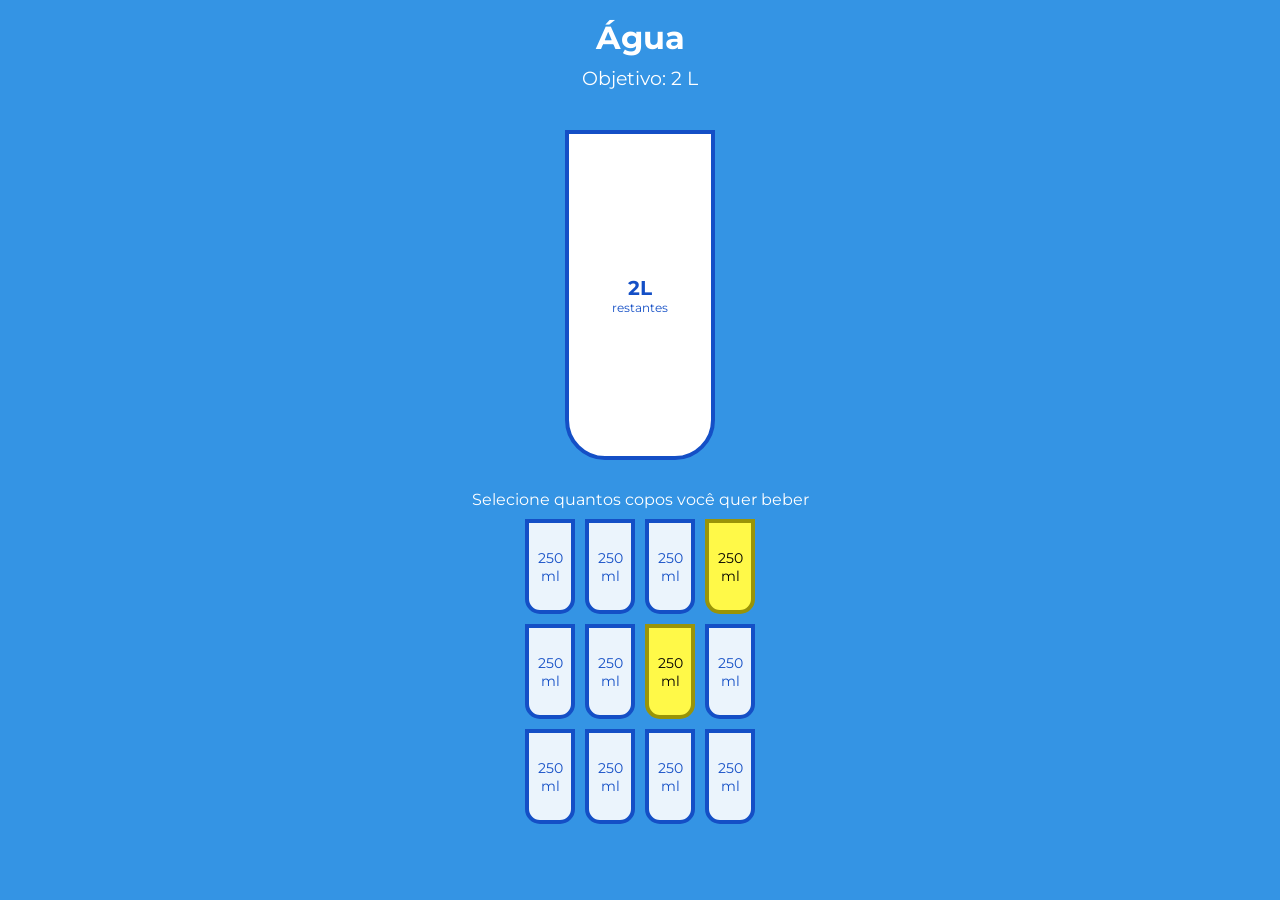
==== index.html @ 492ee012 "Add files via upload" ====
<!DOCTYPE html>
<html lang="pt-br">
  <head>
    <meta charset="UTF-8" />
    <meta name="viewport" content="width=device-width, initial-scale=1.0" />
    <link rel="stylesheet" href="style.css" />
    <title>Beba água</title>
  </head>
  <body>
    <h1>Água</h1>
    <h3>Objetivo: 2 L</h3>

    <div class="cup">
      <div class="restante" id="restante">
        <span id="litros"></span>
        <small>restantes</small>
      </div>

      <div class="porcentagem" id="porcentagem"></div>
      <div class="agua-caindo" aria-hidden="true">
        <span class="gota gota-1"></span>
        <span class="gota gota-2"></span>
        <span class="gota gota-3"></span>
        <span class="gota gota-4"></span>
      </div>
    </div>

    <p class="text">Selecione quantos copos você quer beber</p>

    <div class="cups">
      <div class="cup cup-false">250 ml</div>
      <div class="cup cup-small">250 ml</div>
      <div class="cup cup-small">250 ml</div>
      <div class="cup cup-small">250 ml</div>
      <div class="cup cup-small">250 ml</div>
      <div class="cup cup-small">250 ml</div>
      <div class="cup cup-small">250 ml</div>
      <div class="cup cup-small">250 ml</div>
      <div class="cup cup-small">250 ml</div>
       <div class="cup cup-small">250 ml</div>
        <div class="cup cup-small">250 ml</div>
      <div class="cup cup-false">250 ml</div>
    </div>

    <div class="easteregg" id="easteregg" aria-hidden="true">
      <img src= "images.jpg" alt="Easter egg" >
    </div>

    <script src="script.js"></script>
  </body>
</html>
---- style.css ----
@import url('https://fonts.googleapis.com/css?family=Montserrat:400,600&display=swap');

:root {
  --border-color: #144fc6;
  --fill-color: #6ab3f8;
}

* {
  box-sizing: border-box;
}

body {
  background-color: #3494e4;
  color: #fff;
  font-family: 'Montserrat', sans-serif;
  display: flex;
  flex-direction: column;
  align-items: center;
  margin-bottom: 40px;
}

h1 {
  margin: 10px 0 0;
}

h3 {
  font-weight: 400;
  margin: 10px 0;
}

.cup {
  background-color: #fff;
  border: 4px solid var(--border-color);
  color: var(--border-color);
  border-radius: 0 0 40px 40px;
  height: 330px;
  width: 150px;
  margin: 30px 0;
  display: flex;
  flex-direction: column;
  overflow: hidden;
  position: relative;
}

.cup.overflowing {
  overflow: hidden;
  border-radius: 0 0 40px 40px;
}

.agua-caindo {
  display: none;
  position: absolute;
  width: 100%;
  height: 300px;
  left: 0;
  top: 0;
  z-index: 20;
  pointer-events: none;
  overflow: hidden;
  border-radius: inherit;
}

.cup.overflowing .agua-caindo {
  display: block;
}

.gota {
  position: absolute;
  top: 0;
  width: 14px;
  height: 18px;
  border-radius: 50% 50% 55% 55%;
  background: #80c7ff;
  box-shadow: inset -3px -3px 0 #3a9df0;
  opacity: 0;
}

.cup.overflowing .gota {
  animation: falling-drop 1.2s ease-in forwards;
}

.cup.overflowing .gota-1 {
  left: 18px;
  animation-delay: 0s;
}

.cup.overflowing .gota-2 {
  left: 48px;
  animation-delay: 0.12s;
}

.cup.overflowing .gota-3 {
  left: 78px;
  animation-delay: 0.24s;
}

.cup.overflowing .gota-4 {
  left: 108px;
  animation-delay: 0.36s;
}

@keyframes falling-drop {
  0% {
    transform: translateY(0) scale(0.8);
    opacity: 0;
  }
  15% {
    opacity: 1;
  }
  70% {
    opacity: 1;
  }
  100% {
    transform: translateY(120px) scale(1.15);
    opacity: 0;
  }
}

.cup.cup-small {
  height: 95px;
  width: 50px;
  border-radius: 0 0 15px 15px;
  background-color: rgba(255, 255, 255, 0.9);
  cursor: pointer;
  font-size: 14px;
  align-items: center;
  justify-content: center;
  text-align: center;
  margin: 5px;
  transition: 0.3s ease;
}

.cup.cup-small.full {
  background-color: var(--fill-color);
  color: #fff;
}

.cup.cup-false {
  height: 95px;
  width: 50px;
  border-radius: 0 0 15px 15px;
  background-color: #fff948;
  color: #fff;
  cursor: not-allowed;
  font-size: 14px;
  align-items: center;
  justify-content: center;
  text-align: center;
  margin: 5px;
  border-color: #999408;
  transition: 0.2s ease;
  color: black;
}

.cup.cup-false:hover {
  background-color: #ff2f2f;
  border-color: #000000;
  opacity: 1;
  transform: translateY(-2px);
}

.cup.shake {
  animation: shake 0.5s ease-in-out;
}

@keyframes shake {
  0%, 100% { transform: translateX(0) rotate(0); }
  20% { transform: translateX(-16px) rotate(-4deg); }
  40% { transform: translateX(16px) rotate(4deg); }
  60% { transform: translateX(-12px) rotate(-2deg); }
  80% { transform: translateX(12px) rotate(2deg); }
}

@media (prefers-reduced-motion: reduce) {
  .cup.shake {
    animation: none;
  }
}

.cups {
  display: flex;
  flex-wrap: wrap;
  align-items: center;
  justify-content: center;
  width: 280px;
}

.restante {
  display: flex;
  flex-direction: column;
  align-items: center;
  justify-content: center;
  text-align: center;
  flex: 1;
  transition: 0.3s ease;
}

.restante span {
  font-size: 20px;
  font-weight: bold;
}

.restante small {
  font-size: 12px;
}

.porcentagem {
  background-color: var(--fill-color);
  display: flex;
  align-items: center;
  justify-content: center;
  font-weight: bold;
  font-size: 30px;
  height: 0;
  transition: 0.3s ease;
}

.text {
  text-align: center;
  margin: 0 0 5px;
}

.easteregg {
  position: fixed;
  inset: 50% auto auto 50%;
  width: 0;
  height: 0;
  opacity: 0;
  z-index: 9999;
  pointer-events: none;
  overflow: hidden;
  transform: translate(-50%, -50%);
}

.easteregg img {
  width: 100vw;
  height: 100vh;
  object-fit: cover;
}

.easteregg.active {
  animation: expand-screen 1.2s cubic-bezier(.2, .8, .2, 1) forwards;
}

@keyframes expand-screen {
  0% {
    width: 0;
    height: 0;
    opacity: 1;
  }
  100% {
    width: 100vw;
    height: 100vh;
    opacity: 1;
  }
}

@media (prefers-reduced-motion: reduce) {
  .easteregg.active {
    animation: none;
    width: 100vw;
    height: 100vh;
    opacity: 1;
  }
}
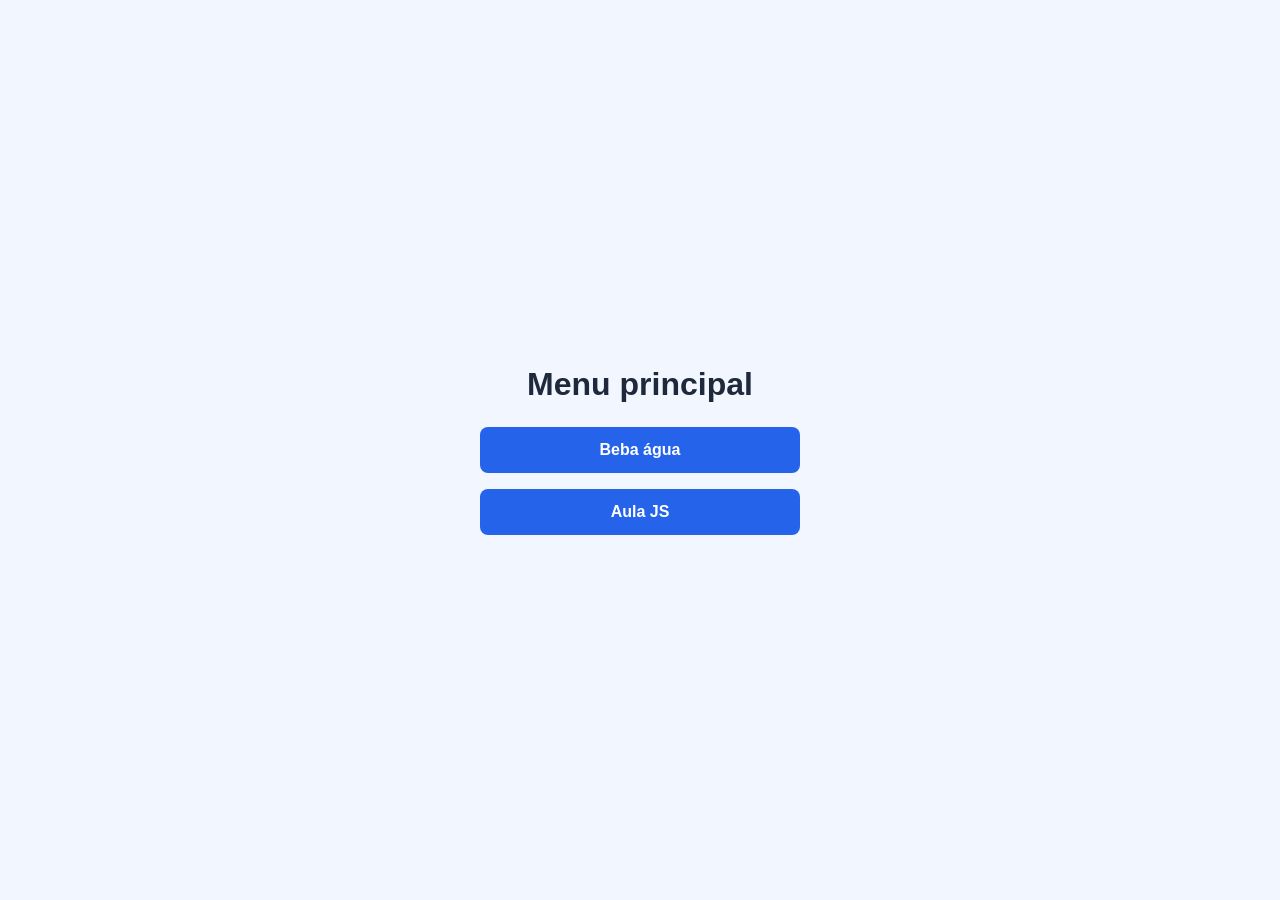
==== commit 454cf3b5: "Add files via upload" ====
--- a/index.html
+++ b/index.html
@@ -1,51 +1,58 @@
-<!DOCTYPE html>
-<html lang="pt-br">
-  <head>
-    <meta charset="UTF-8" />
-    <meta name="viewport" content="width=device-width, initial-scale=1.0" />
-    <link rel="stylesheet" href="style.css" />
-    <title>Beba água</title>
-  </head>
-  <body>
-    <h1>Água</h1>
-    <h3>Objetivo: 2 L</h3>
-
-    <div class="cup">
-      <div class="restante" id="restante">
-        <span id="litros"></span>
-        <small>restantes</small>
-      </div>
-
-      <div class="porcentagem" id="porcentagem"></div>
-      <div class="agua-caindo" aria-hidden="true">
-        <span class="gota gota-1"></span>
-        <span class="gota gota-2"></span>
-        <span class="gota gota-3"></span>
-        <span class="gota gota-4"></span>
-      </div>
-    </div>
-
-    <p class="text">Selecione quantos copos você quer beber</p>
-
-    <div class="cups">
-      <div class="cup cup-false">250 ml</div>
-      <div class="cup cup-small">250 ml</div>
-      <div class="cup cup-small">250 ml</div>
-      <div class="cup cup-small">250 ml</div>
-      <div class="cup cup-small">250 ml</div>
-      <div class="cup cup-small">250 ml</div>
-      <div class="cup cup-small">250 ml</div>
-      <div class="cup cup-small">250 ml</div>
-      <div class="cup cup-small">250 ml</div>
-       <div class="cup cup-small">250 ml</div>
-        <div class="cup cup-small">250 ml</div>
-      <div class="cup cup-false">250 ml</div>
-    </div>
-
-    <div class="easteregg" id="easteregg" aria-hidden="true">
-      <img src= "images.jpg" alt="Easter egg" >
-    </div>
-
-    <script src="script.js"></script>
-  </body>
-</html>
+<!DOCTYPE html>
+<html lang="pt-br">
+  <head>
+    <meta charset="UTF-8" />
+    <meta name="viewport" content="width=device-width, initial-scale=1.0" />
+    <title>Página inicial</title>
+    <style>
+      * {
+        box-sizing: border-box;
+      }
+
+      body {
+        min-height: 100vh;
+        margin: 0;
+        display: grid;
+        place-items: center;
+        font-family: Arial, sans-serif;
+        background: #f2f6ff;
+        color: #1e293b;
+      }
+
+      main {
+        display: flex;
+        flex-direction: column;
+        gap: 16px;
+        width: min(320px, calc(100% - 32px));
+        text-align: center;
+      }
+
+      h1 {
+        margin: 0 0 8px;
+      }
+
+      .botao {
+        display: block;
+        padding: 14px 20px;
+        border-radius: 8px;
+        background: #2563eb;
+        color: #fff;
+        text-decoration: none;
+        font-weight: bold;
+        transition: 0.2s;
+      }
+
+      .botao:hover {
+        background: #1d4ed8;
+        transform: translateY(-2px);
+      }
+    </style>
+  </head>
+  <body>
+    <main>
+      <h1>Menu principal</h1>
+      <a class="botao" href="agua.html">Beba água</a>
+      <a class="botao" href="aulaJs.html">Aula JS</a>
+    </main>
+  </body>
+</html>
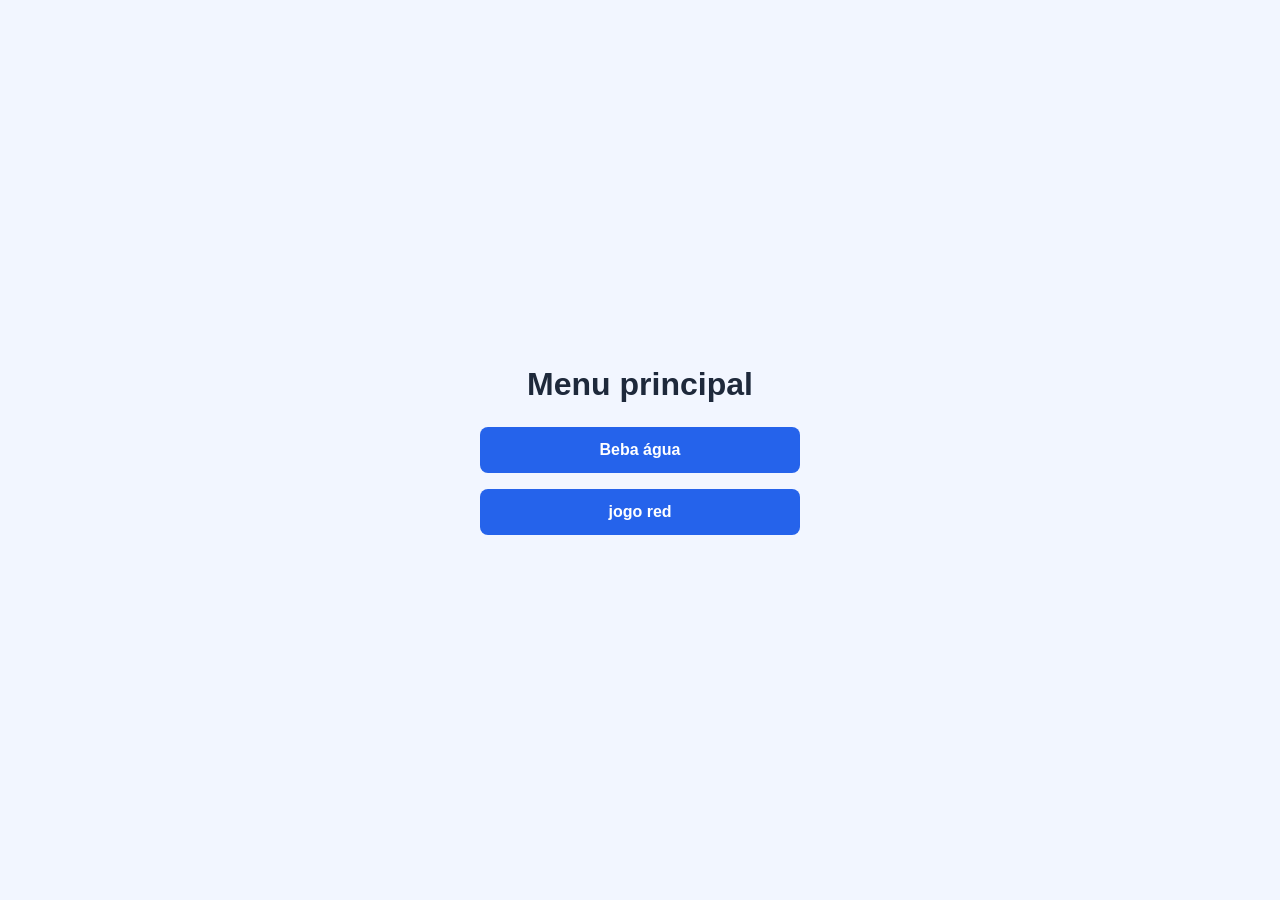
==== commit c1ef1162: "Update index.html with new game link" ====
--- a/index.html
+++ b/index.html
@@ -52,7 +52,7 @@
     <main>
       <h1>Menu principal</h1>
       <a class="botao" href="agua.html">Beba água</a>
-      <a class="botao" href="aulaJs.html">Aula JS</a>
+      <a class="botao" href="indexjogored.html">jogo red</a>
     </main>
   </body>
 </html>
